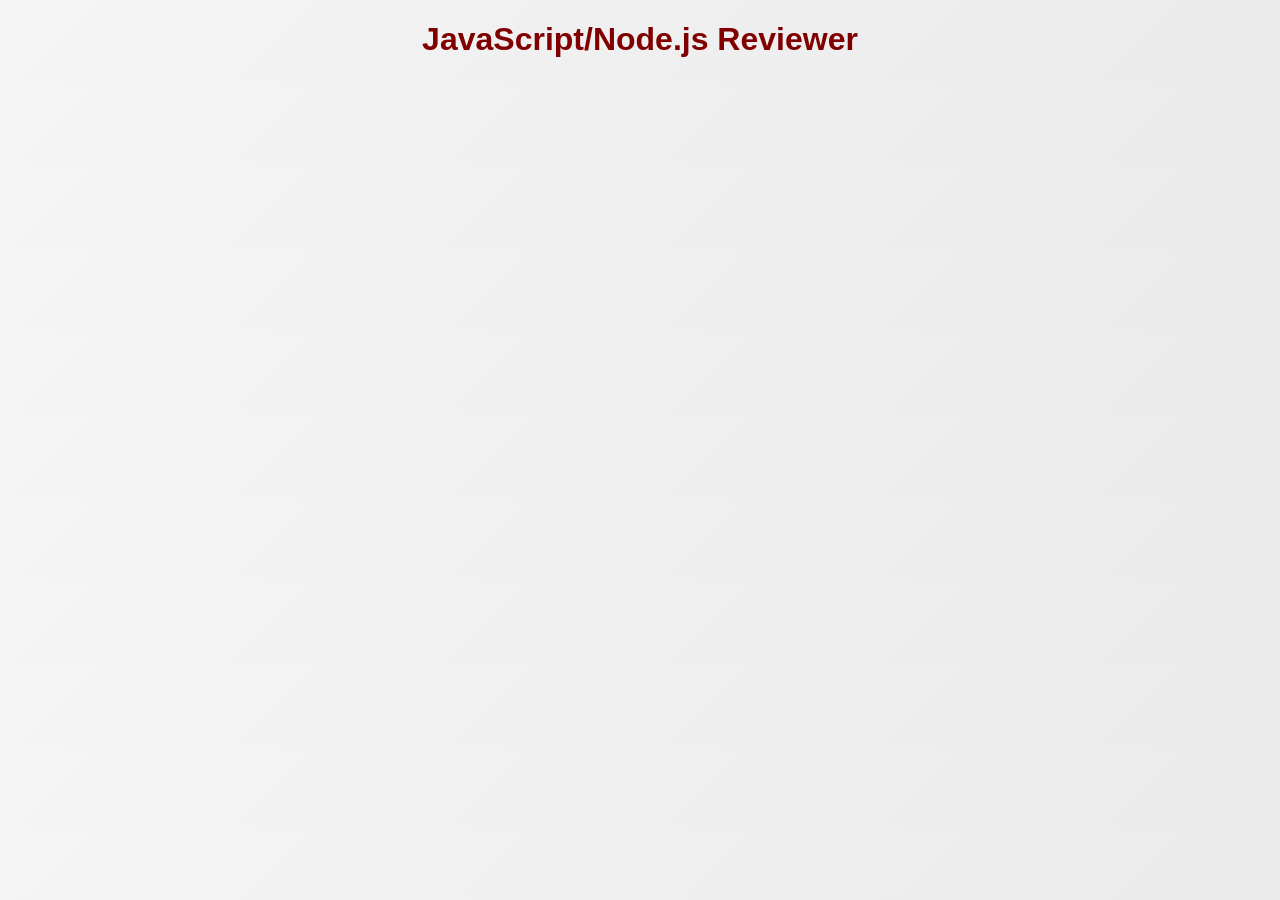
==== index.html @ 07aad5e9 "first commit" ====
<!DOCTYPE html>
<html lang="en">
<head>
  <meta charset="UTF-8">
  <title>JavaScript/Node.js Reviewer</title>
  <link rel="stylesheet" href="style.css">
</head>
<body>
  <h1>JavaScript/Node.js Reviewer</h1>
  <div id="quiz"></div>
  <div class="result" id="result"></div>

  <!-- External JS file -->
  <script src="quiz1.js"></script>
</body>
</html>
---- style.css ----
body {
  margin: 0;
  padding: 0;
  font-family: "Segoe UI", Arial, sans-serif;
  background: linear-gradient(135deg, #f5f5f5, #eaeaea);
  color: #333;
}

.container {
  width: 90%;
  max-width: 700px;
  margin: 40px auto;
  padding: 25px;
  background-color: #fff;
  border-radius: 12px;
  box-shadow: 0 6px 20px rgba(0,0,0,0.15);
}

h1 {
  text-align: center;
  color: maroon;
  margin-bottom: 25px;
  font-size: 2rem;
}

.question {
  font-size: 1.2rem;
  font-weight: bold;
  margin-bottom: 20px;
  color: maroon;
}

.question {
  font-size: 1.2rem;
  font-weight: bold;
  margin-bottom: 20px;
  color: maroon;
  text-align: center;   /* center the question text */
}

.options {
  display: flex;
  flex-direction: column;
  align-items: center;  /* center the buttons */
  gap: 12px;
}

.options button {
  width: 100%;
  max-width: 400px;     /* limit button width */
  padding: 12px;
  border: none;
  border-radius: 8px;
  background-color: maroon;
  color: white;
  font-size: 16px;
  cursor: pointer;
  transition: all 0.3s ease;
}

.options button:hover {
  background-color: #5c0000;
  transform: scale(1.02);
}

/* Mobile view adjustments */
@media (max-width: 600px) {
  .question {
    font-size: 1rem;
  }

  .options button {
    max-width: 100%;   /* full width on small screens */
    font-size: 15px;
    padding: 10px;
  }

  h1 {
    font-size: 1.6rem;
  }

  .question {
    font-size: 1rem;
  }

  .options button {
    font-size: 0.95rem;
    padding: 12px;
  }

  .result {
    font-size: 1.2rem;
  }
}
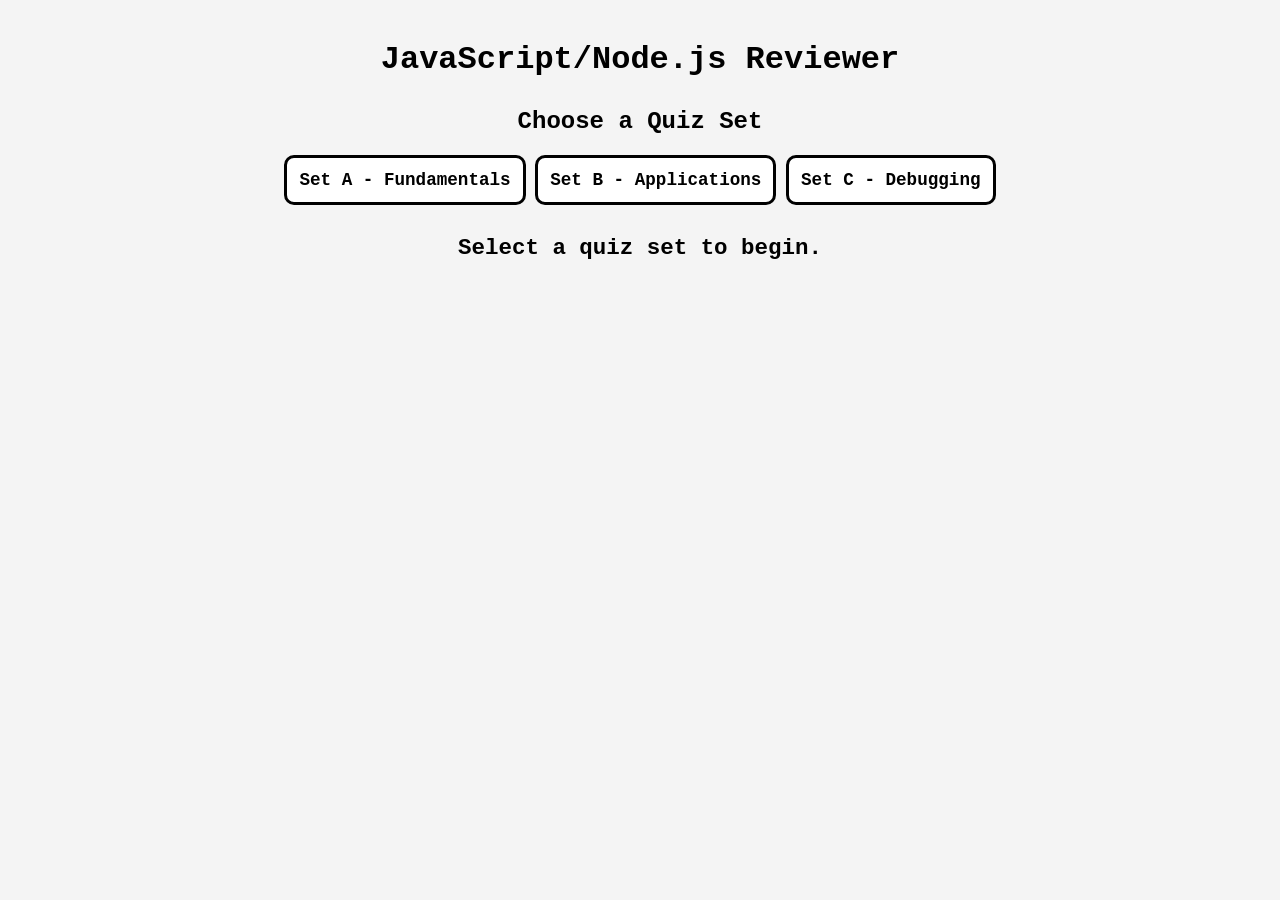
==== commit d2d383de: "redesign, new questions" ====
--- a/index.html
+++ b/index.html
@@ -7,9 +7,24 @@
 </head>
 <body>
   <h1>JavaScript/Node.js Reviewer</h1>
-  <div id="quiz"></div>
-  <div class="result" id="result"></div>
+  <div id="setSelection">
+  <h2>Choose a Quiz Set</h2>
 
+  <button onclick="startQuiz('A')">
+    Set A - Fundamentals
+  </button>
+
+  <button onclick="startQuiz('B')">
+    Set B - Applications
+  </button>
+
+  <button onclick="startQuiz('C')">
+    Set C - Debugging
+  </button>
+  </div>
+
+<div id="quiz"></div>
+<div id="result"></div>
   <!-- External JS file -->
   <script src="quiz1.js"></script>
 </body>
--- a/style.css
+++ b/style.css
@@ -1,77 +1,111 @@
+/* General Page */
+
 body {
   margin: 0;
-  padding: 0;
-  font-family: "Segoe UI", Arial, sans-serif;
-  background: linear-gradient(135deg, #f5f5f5, #eaeaea);
-  color: #333;
+  padding: 20px;
+  text-align: center;
+  font-family: 'Courier New', Courier, monospace;
+  background-color: #f4f4f4;
 }
 
-.container {
-  width: 90%;
-  max-width: 700px;
-  margin: 40px auto;
-  padding: 25px;
-  background-color: #fff;
-  border-radius: 12px;
-  box-shadow: 0 6px 20px rgba(0,0,0,0.15);
+/* Main Title */
+
+h1 {
+  margin-bottom: 30px;
 }
 
-h1 {
-  text-align: center;
-  color: maroon;
-  margin-bottom: 25px;
-  font-size: 2rem;
+/* Set Selection */
+
+#setSelection {
+  margin-bottom: 30px;
 }
 
-.question {
-  font-size: 1.2rem;
-  font-weight: bold;
+#setSelection h2 {
   margin-bottom: 20px;
-  color: maroon;
 }
 
+/* Quiz Area */
+
+#quiz {
+  max-width: 900px;
+  margin: auto;
+  font-size: 1.2rem;
+}
+
+/* Question Card */
+
 .question {
-  font-size: 1.2rem;
-  font-weight: bold;
+  background-color: white;
+  border-radius: 15px;
+  padding: 20px;
   margin-bottom: 20px;
-  color: maroon;
-  text-align: center;   /* center the question text */
+  border: 3px solid black;
+  text-align: left;
+  white-space: pre-wrap;
+  line-height: 1.6;
+  box-shadow: 3px 3px 8px rgba(0,0,0,0.15);
 }
+
+/* Options Container */
 
 .options {
   display: flex;
   flex-direction: column;
-  align-items: center;  /* center the buttons */
   gap: 12px;
 }
 
-.options button {
-  width: 100%;
-  max-width: 400px;     /* limit button width */
+/* Buttons */
+
+button {
+  font-size: 1.1rem;
+  font-family: 'Courier New', Courier, monospace;
+  font-weight: bold;
+
+  background-color: white;
+
+  border: 3px solid black;
+  border-radius: 10px;
+
   padding: 12px;
-  border: none;
-  border-radius: 8px;
-  background-color: maroon;
-  color: white;
-  font-size: 16px;
+
   cursor: pointer;
-  transition: all 0.3s ease;
+
+  transition: 0.2s;
 }
 
-.options button:hover {
-  background-color: #5c0000;
+button:hover {
+  background-color: #e9e9e9;
   transform: scale(1.02);
 }
 
-/* Mobile view adjustments */
-@media (max-width: 600px) {
-  .question {
-    font-size: 1rem;
-  }
+button:active {
+  transform: scale(0.98);
+}
 
-  .options button {
-    max-width: 100%;   /* full width on small screens */
-    font-size: 15px;
+/* Results */
+
+#result {
+  margin-top: 20px;
+  font-size: 1.4rem;
+  font-weight: bold;
+}
+
+/* Score Screen */
+
+.scoreCard {
+  max-width: 700px;
+  margin: auto;
+  background-color: white;
+  padding: 25px;
+  border-radius: 15px;
+  border: 3px solid black;
+}
+
+/* Mobile Version */
+
+@media (max-width: 768px) {
+
+  body {
     padding: 10px;
   }
 
@@ -79,16 +113,26 @@
     font-size: 1.6rem;
   }
 
-  .question {
+  h2 {
+    font-size: 1.2rem;
+  }
+
+  #quiz {
     font-size: 1rem;
   }
 
-  .options button {
+  .question {
+    padding: 15px;
     font-size: 0.95rem;
-    padding: 12px;
   }
 
-  .result {
-    font-size: 1.2rem;
+  button {
+    width: 100%;
+    font-size: 1rem;
+    padding: 14px;
   }
-}
+
+  #result {
+    font-size: 1.1rem;
+  }
+}
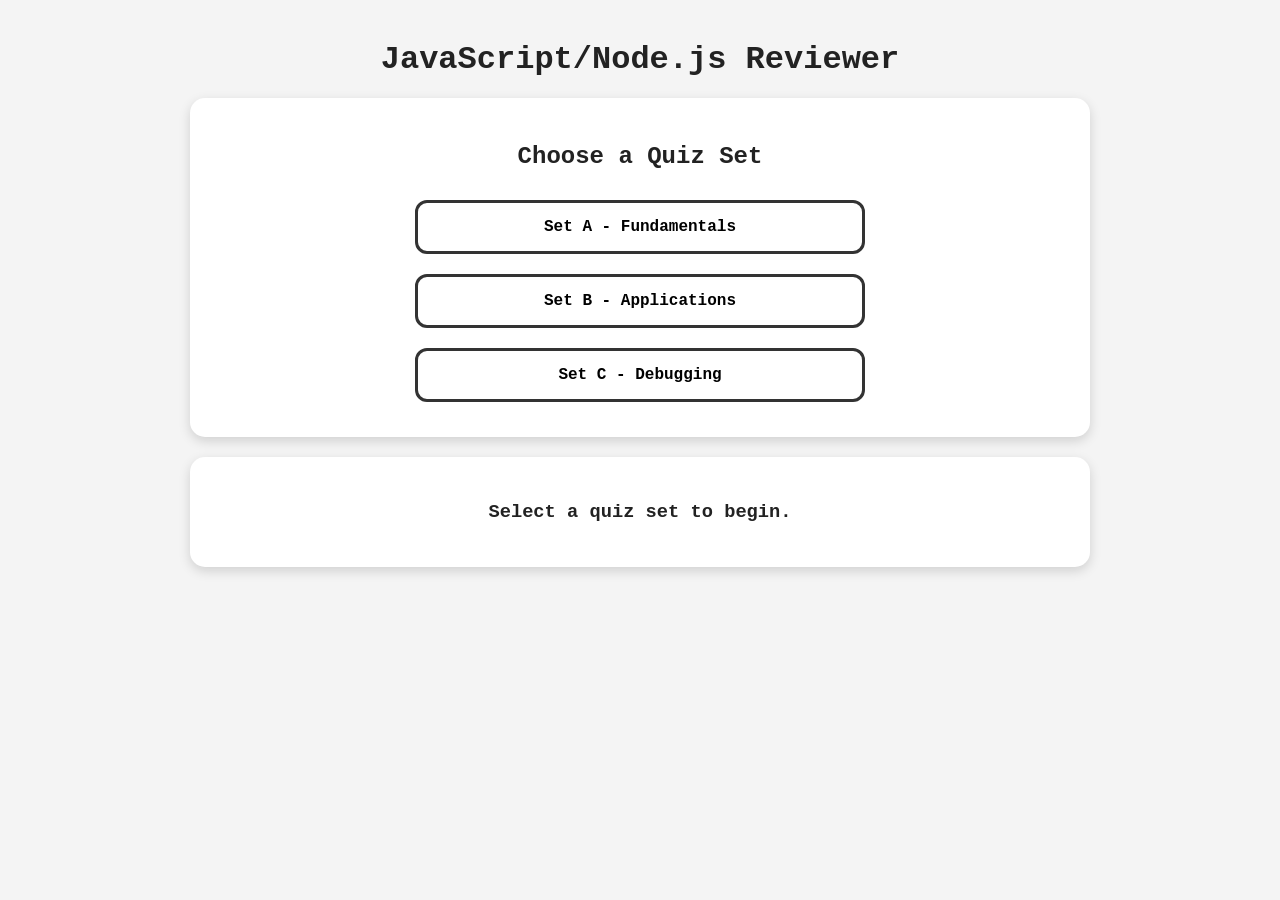
==== commit 2eb5bb77: "redesign 2" ====
--- a/index.html
+++ b/index.html
@@ -2,6 +2,7 @@
 <html lang="en">
 <head>
   <meta charset="UTF-8">
+  <meta name="viewport" content="width=device-width, initial-scale=1.0">
   <title>JavaScript/Node.js Reviewer</title>
   <link rel="stylesheet" href="style.css">
 </head>
@@ -23,8 +24,8 @@
   </button>
   </div>
 
-<div id="quiz"></div>
-<div id="result"></div>
+  <div id="quiz"></div>
+  <div id="result"></div>
   <!-- External JS file -->
   <script src="quiz1.js"></script>
 </body>
--- a/style.css
+++ b/style.css
@@ -1,52 +1,59 @@
-/* General Page */
+/* ===== General ===== */
+
+* {
+  box-sizing: border-box;
+}
 
 body {
   margin: 0;
   padding: 20px;
+
+  font-family: 'Courier New', Courier, monospace;
   text-align: center;
-  font-family: 'Courier New', Courier, monospace;
+
   background-color: #f4f4f4;
+  color: #222;
 }
 
-/* Main Title */
-
 h1 {
-  margin-bottom: 30px;
-}
-
-/* Set Selection */
-
-#setSelection {
-  margin-bottom: 30px;
-}
-
-#setSelection h2 {
   margin-bottom: 20px;
 }
 
-/* Quiz Area */
+/* ===== Main Containers ===== */
 
-#quiz {
-  max-width: 900px;
-  margin: auto;
-  font-size: 1.2rem;
+#quiz,
+#setSelection {
+  width: min(90%, 900px);
+
+  margin: 20px auto;
+  padding: 25px;
+
+  background: white;
+
+  border-radius: 15px;
+  box-shadow: 0 4px 12px rgba(0,0,0,0.15);
 }
 
-/* Question Card */
+#result {
+  font-size: 1.2rem;
+  font-weight: bold;
+  margin-top: 20px;
+}
+
+/* ===== Questions ===== */
 
 .question {
-  background-color: white;
-  border-radius: 15px;
-  padding: 20px;
-  margin-bottom: 20px;
-  border: 3px solid black;
-  text-align: left;
+  font-size: 1.3rem;
+  font-weight: bold;
+
+  line-height: 1.5;
+  margin-bottom: 25px;
+
   white-space: pre-wrap;
-  line-height: 1.6;
-  box-shadow: 3px 3px 8px rgba(0,0,0,0.15);
+  word-break: break-word;
 }
 
-/* Options Container */
+/* ===== Answers ===== */
 
 .options {
   display: flex;
@@ -54,19 +61,21 @@
   gap: 12px;
 }
 
-/* Buttons */
+/* ===== Buttons ===== */
 
 button {
-  font-size: 1.1rem;
-  font-family: 'Courier New', Courier, monospace;
+  width: 100%;
+
+  padding: 15px;
+
+  font-size: 1rem;
+  font-family: inherit;
   font-weight: bold;
 
-  background-color: white;
+  border: 3px solid #333;
+  border-radius: 12px;
 
-  border: 3px solid black;
-  border-radius: 10px;
-
-  padding: 12px;
+  background: white;
 
   cursor: pointer;
 
@@ -74,65 +83,71 @@
 }
 
 button:hover {
-  background-color: #e9e9e9;
-  transform: scale(1.02);
+  background: #333;
+  color: white;
 }
 
 button:active {
   transform: scale(0.98);
 }
 
-/* Results */
+/* ===== Quiz Set Buttons ===== */
 
-#result {
-  margin-top: 20px;
-  font-size: 1.4rem;
-  font-weight: bold;
+#setSelection button {
+  max-width: 450px;
+  margin: 10px auto;
 }
 
-/* Score Screen */
-
-.scoreCard {
-  max-width: 700px;
-  margin: auto;
-  background-color: white;
-  padding: 25px;
-  border-radius: 15px;
-  border: 3px solid black;
-}
-
-/* Mobile Version */
+/* ===== Mobile ===== */
 
 @media (max-width: 768px) {
 
   body {
-    padding: 10px;
+    padding: 8px;
   }
 
   h1 {
-    font-size: 1.6rem;
+    font-size: 1.4rem;
   }
 
-  h2 {
+  #quiz,
+  #setSelection {
+    width: 100%;
+    margin: 10px auto;
+    padding: 15px;
+
+    border-radius: 10px;
+  }
+
+  .question {
+    font-size: 1rem;
+    text-align: left;
+  }
+
+  button {
+    font-size: 1rem;
+    padding: 16px;
+  }
+
+  #result {
+    font-size: 1rem;
+  }
+}
+
+/* ===== Small Phones ===== */
+
+@media (max-width: 480px) {
+
+  h1 {
     font-size: 1.2rem;
   }
 
-  #quiz {
-    font-size: 1rem;
-  }
-
   .question {
-    padding: 15px;
     font-size: 0.95rem;
   }
 
   button {
-    width: 100%;
-    font-size: 1rem;
-    padding: 14px;
-  }
-
-  #result {
-    font-size: 1.1rem;
+    font-size: 0.95rem;
+    padding: 18px;
   }
 }
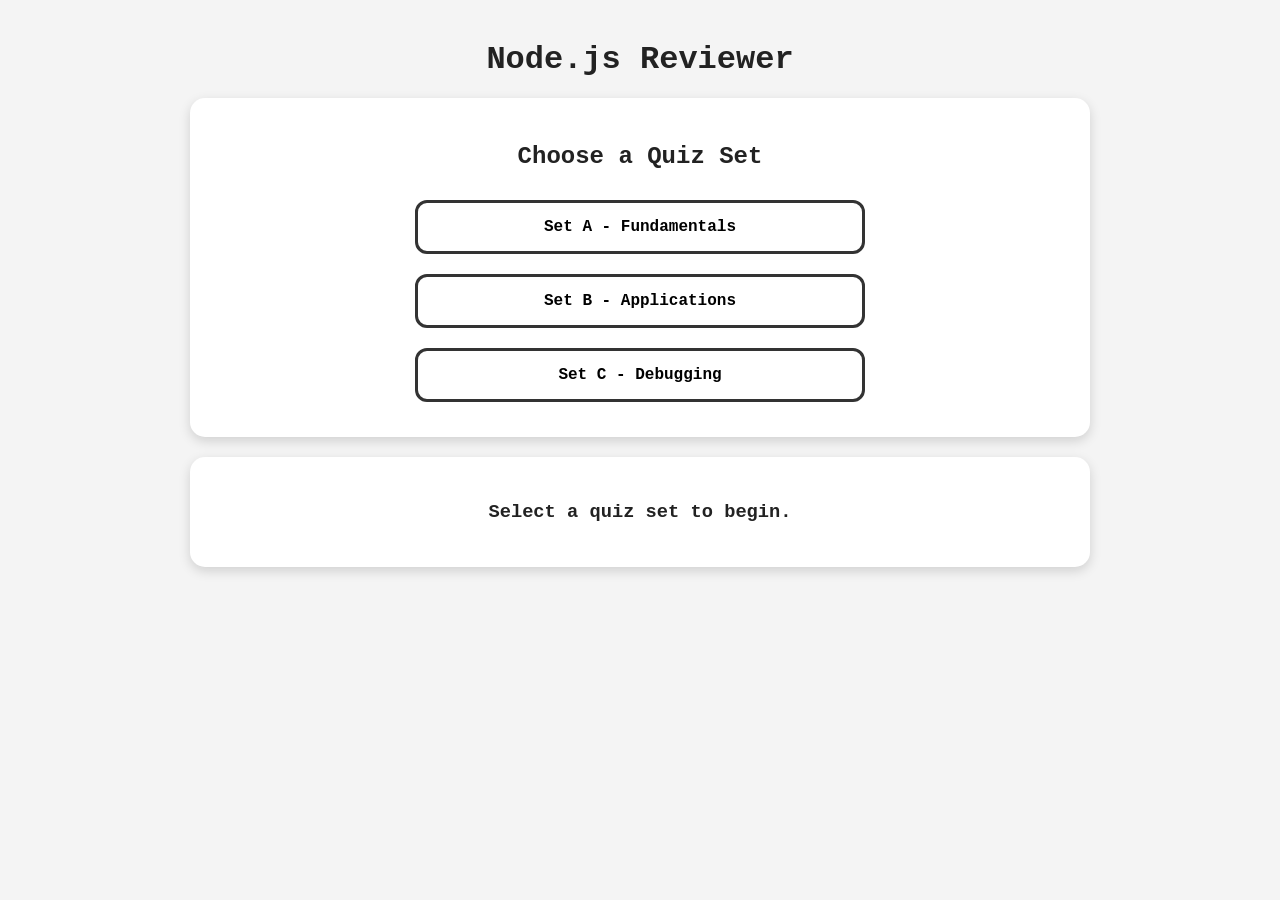
==== commit 31fdc581: "node js reviewer" ====
--- a/index.html
+++ b/index.html
@@ -7,7 +7,7 @@
   <link rel="stylesheet" href="style.css">
 </head>
 <body>
-  <h1>JavaScript/Node.js Reviewer</h1>
+  <h1>Node.js Reviewer</h1>
   <div id="setSelection">
   <h2>Choose a Quiz Set</h2>
 
@@ -27,6 +27,6 @@
   <div id="quiz"></div>
   <div id="result"></div>
   <!-- External JS file -->
-  <script src="quiz1.js"></script>
+  <script src="quiz3.js"></script>
 </body>
 </html>
--- a/style.css
+++ b/style.css
@@ -1,5 +1,3 @@
-/* ===== General ===== */
-
 * {
   box-sizing: border-box;
 }
@@ -18,8 +16,6 @@
 h1 {
   margin-bottom: 20px;
 }
-
-/* ===== Main Containers ===== */
 
 #quiz,
 #setSelection {
@@ -40,8 +36,6 @@
   margin-top: 20px;
 }
 
-/* ===== Questions ===== */
-
 .question {
   font-size: 1.3rem;
   font-weight: bold;
@@ -53,15 +47,11 @@
   word-break: break-word;
 }
 
-/* ===== Answers ===== */
-
 .options {
   display: flex;
   flex-direction: column;
   gap: 12px;
 }
-
-/* ===== Buttons ===== */
 
 button {
   width: 100%;
@@ -91,14 +81,10 @@
   transform: scale(0.98);
 }
 
-/* ===== Quiz Set Buttons ===== */
-
 #setSelection button {
   max-width: 450px;
   margin: 10px auto;
 }
-
-/* ===== Mobile ===== */
 
 @media (max-width: 768px) {
 
@@ -134,8 +120,6 @@
   }
 }
 
-/* ===== Small Phones ===== */
-
 @media (max-width: 480px) {
 
   h1 {
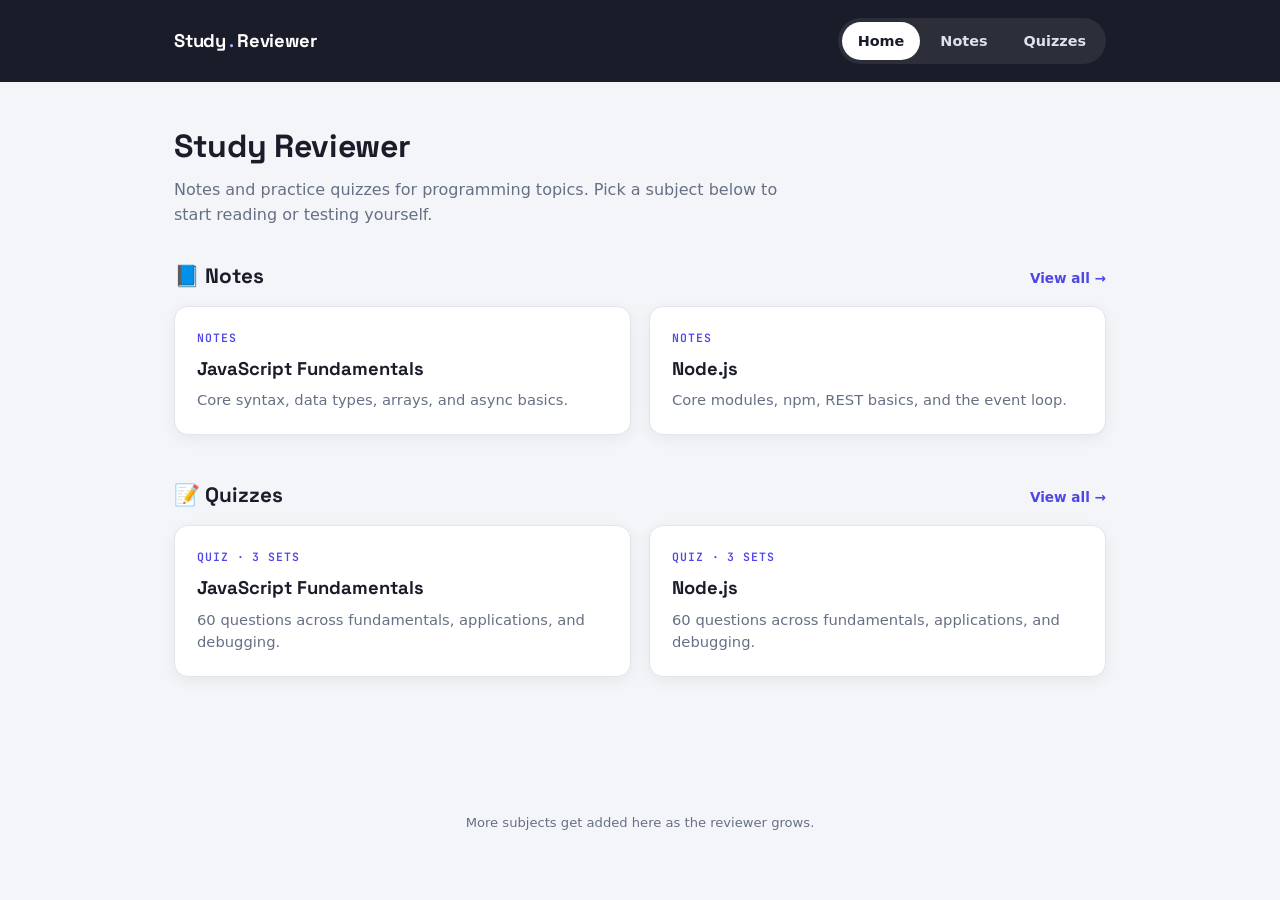
==== commit 321b6158: "revamp" ====
--- a/index.html
+++ b/index.html
@@ -1,32 +1,68 @@
 <!DOCTYPE html>
 <html lang="en">
 <head>
-  <meta charset="UTF-8">
-  <meta name="viewport" content="width=device-width, initial-scale=1.0">
-  <title>JavaScript/Node.js Reviewer</title>
-  <link rel="stylesheet" href="style.css">
+<meta charset="UTF-8">
+<meta name="viewport" content="width=device-width, initial-scale=1.0">
+<title>Study Reviewer</title>
+<link rel="stylesheet" href="assets/css/style.css">
 </head>
 <body>
-  <h1>Node.js Reviewer</h1>
-  <div id="setSelection">
-  <h2>Choose a Quiz Set</h2>
 
-  <button onclick="startQuiz('A')">
-    Set A - Fundamentals
-  </button>
+<header class="site-header">
+  <div class="site-header__inner">
+    <a class="brand" href="index.html">Study<span>.</span>Reviewer</a>
+    <nav class="site-nav">
+      <a href="index.html" class="is-active">Home</a>
+      <a href="notes/index.html">Notes</a>
+      <a href="quizzes/index.html">Quizzes</a>
+    </nav>
+  </div>
+</header>
 
-  <button onclick="startQuiz('B')">
-    Set B - Applications
-  </button>
+<main>
+  <h1 class="page-title">Study Reviewer</h1>
+  <p class="page-subtitle">Notes and practice quizzes for programming topics. Pick a subject below to start reading or testing yourself.</p>
 
-  <button onclick="startQuiz('C')">
-    Set C - Debugging
-  </button>
-  </div>
+  <section class="hub-section">
+    <div class="hub-section__head">
+      <h2>📘 Notes</h2>
+      <a href="notes/index.html">View all →</a>
+    </div>
+    <div class="card-grid">
+      <a class="card" href="notes/javascript/index.html">
+        <span class="card__eyebrow">Notes</span>
+        <h3 class="card__title">JavaScript Fundamentals</h3>
+        <p class="card__desc">Core syntax, data types, arrays, and async basics.</p>
+      </a>
+      <a class="card" href="notes/nodejs/index.html">
+        <span class="card__eyebrow">Notes</span>
+        <h3 class="card__title">Node.js</h3>
+        <p class="card__desc">Core modules, npm, REST basics, and the event loop.</p>
+      </a>
+    </div>
+  </section>
 
-  <div id="quiz"></div>
-  <div id="result"></div>
-  <!-- External JS file -->
-  <script src="quiz3.js"></script>
+  <section class="hub-section">
+    <div class="hub-section__head">
+      <h2>📝 Quizzes</h2>
+      <a href="quizzes/index.html">View all →</a>
+    </div>
+    <div class="card-grid">
+      <a class="card" href="quizzes/javascript/index.html">
+        <span class="card__eyebrow">Quiz · 3 sets</span>
+        <h3 class="card__title">JavaScript Fundamentals</h3>
+        <p class="card__desc">60 questions across fundamentals, applications, and debugging.</p>
+      </a>
+      <a class="card" href="quizzes/nodejs/index.html">
+        <span class="card__eyebrow">Quiz · 3 sets</span>
+        <h3 class="card__title">Node.js</h3>
+        <p class="card__desc">60 questions across fundamentals, applications, and debugging.</p>
+      </a>
+    </div>
+  </section>
+</main>
+
+<footer class="site-footer">More subjects get added here as the reviewer grows.</footer>
+
 </body>
 </html>
--- a/assets/css/style.css
+++ b/assets/css/style.css
@@ -0,0 +1,480 @@
+/* ==========================================================================
+   Study Reviewer — shared stylesheet
+   Used by every page in the site (root, /notes/**, /quizzes/**)
+   ========================================================================== */
+
+@import url('https://fonts.googleapis.com/css2?family=Space+Grotesk:wght@500;600;700&family=JetBrains+Mono:wght@400;600&display=swap');
+
+:root {
+  --bg: #f4f5f8;
+  --surface: #ffffff;
+  --ink: #1a1d29;
+  --muted: #667085;
+  --border: #e3e5ec;
+
+  --accent: #4f46e5;
+  --accent-dark: #3730a3;
+  --accent-soft: #eef0fd;
+
+  --good: #16a34a;
+  --good-soft: #e9f8ee;
+  --bad: #dc2626;
+  --bad-soft: #fdecec;
+
+  --radius: 14px;
+  --radius-sm: 8px;
+  --shadow: 0 4px 16px rgba(20, 22, 40, 0.06);
+
+  --font-display: 'Space Grotesk', system-ui, sans-serif;
+  --font-body: system-ui, -apple-system, 'Segoe UI', Roboto, sans-serif;
+  --font-mono: 'JetBrains Mono', 'Courier New', Courier, monospace;
+}
+
+* { box-sizing: border-box; }
+
+html { scroll-behavior: smooth; }
+
+body {
+  margin: 0;
+  min-height: 100vh;
+  background: var(--bg);
+  color: var(--ink);
+  font-family: var(--font-body);
+  line-height: 1.55;
+}
+
+a { color: var(--accent); text-decoration: none; }
+a:hover { text-decoration: underline; }
+
+img, svg { max-width: 100%; }
+
+/* ---------- Layout shell ---------- */
+
+.site-header {
+  background: var(--ink);
+  color: #fff;
+}
+
+.site-header__inner {
+  max-width: 980px;
+  margin: 0 auto;
+  padding: 18px 24px;
+  display: flex;
+  align-items: center;
+  justify-content: space-between;
+  flex-wrap: wrap;
+  gap: 12px;
+}
+
+.brand {
+  font-family: var(--font-display);
+  font-weight: 700;
+  font-size: 1.15rem;
+  color: #fff;
+  letter-spacing: -0.01em;
+}
+
+.brand span {
+  color: #a5b4fc;
+  font-family: var(--font-mono);
+  font-weight: 400;
+}
+
+.brand:hover { text-decoration: none; opacity: 0.9; }
+
+.site-nav {
+  display: flex;
+  gap: 4px;
+  background: rgba(255, 255, 255, 0.08);
+  padding: 4px;
+  border-radius: 999px;
+}
+
+.site-nav a {
+  color: #dfe1f0;
+  font-size: 0.9rem;
+  font-weight: 600;
+  padding: 8px 16px;
+  border-radius: 999px;
+}
+
+.site-nav a:hover { text-decoration: none; background: rgba(255, 255, 255, 0.08); }
+
+.site-nav a.is-active {
+  background: #fff;
+  color: var(--ink);
+}
+
+main {
+  max-width: 980px;
+  margin: 0 auto;
+  padding: 40px 24px 64px;
+}
+
+.breadcrumb {
+  font-family: var(--font-mono);
+  font-size: 0.8rem;
+  color: var(--muted);
+  margin-bottom: 18px;
+}
+
+.breadcrumb a { color: var(--muted); }
+.breadcrumb a:hover { color: var(--accent); }
+
+.site-footer {
+  text-align: center;
+  padding: 28px 24px 40px;
+  color: var(--muted);
+  font-size: 0.82rem;
+}
+
+/* ---------- Page headers ---------- */
+
+.page-title {
+  font-family: var(--font-display);
+  font-size: 2rem;
+  font-weight: 700;
+  letter-spacing: -0.01em;
+  margin: 0 0 6px;
+}
+
+.page-subtitle {
+  color: var(--muted);
+  margin: 0 0 32px;
+  max-width: 60ch;
+}
+
+/* ---------- Topic / section cards (home, notes hub, quizzes hub) ---------- */
+
+.card-grid {
+  display: grid;
+  grid-template-columns: repeat(auto-fit, minmax(230px, 1fr));
+  gap: 18px;
+}
+
+.card {
+  display: block;
+  background: var(--surface);
+  border: 1px solid var(--border);
+  border-radius: var(--radius);
+  padding: 22px;
+  box-shadow: var(--shadow);
+  transition: transform 0.15s ease, box-shadow 0.15s ease;
+}
+
+a.card:hover {
+  text-decoration: none;
+  transform: translateY(-2px);
+  box-shadow: 0 8px 24px rgba(20, 22, 40, 0.1);
+}
+
+.card__eyebrow {
+  font-family: var(--font-mono);
+  font-size: 0.72rem;
+  text-transform: uppercase;
+  letter-spacing: 0.08em;
+  color: var(--accent);
+  font-weight: 600;
+  margin-bottom: 8px;
+  display: block;
+}
+
+.card__title {
+  font-family: var(--font-display);
+  font-size: 1.15rem;
+  font-weight: 700;
+  color: var(--ink);
+  margin: 0 0 6px;
+}
+
+.card__desc {
+  color: var(--muted);
+  font-size: 0.92rem;
+  margin: 0;
+}
+
+/* ---------- Section hub blocks (used on home page) ---------- */
+
+.hub-section { margin-bottom: 44px; }
+
+.hub-section__head {
+  display: flex;
+  align-items: baseline;
+  justify-content: space-between;
+  margin-bottom: 14px;
+}
+
+.hub-section__head h2 {
+  font-family: var(--font-display);
+  font-size: 1.3rem;
+  margin: 0;
+}
+
+.hub-section__head a {
+  font-size: 0.85rem;
+  font-weight: 600;
+}
+
+/* ---------- Notes pages ---------- */
+
+.notes-content {
+  background: var(--surface);
+  border: 1px solid var(--border);
+  border-radius: var(--radius);
+  box-shadow: var(--shadow);
+  padding: 32px clamp(20px, 4vw, 44px);
+}
+
+.notes-content h2 {
+  font-family: var(--font-display);
+  font-size: 1.35rem;
+  margin: 36px 0 12px;
+  padding-top: 8px;
+  border-top: 1px solid var(--border);
+}
+
+.notes-content h2:first-child {
+  margin-top: 0;
+  padding-top: 0;
+  border-top: none;
+}
+
+.notes-content h3 {
+  font-family: var(--font-display);
+  font-size: 1.05rem;
+  margin: 22px 0 8px;
+}
+
+.notes-content p { margin: 0 0 12px; }
+
+.notes-content ul, .notes-content ol {
+  margin: 0 0 14px;
+  padding-left: 22px;
+}
+
+.notes-content li { margin-bottom: 6px; }
+
+.notes-content code {
+  font-family: var(--font-mono);
+  background: var(--accent-soft);
+  color: var(--accent-dark);
+  padding: 2px 6px;
+  border-radius: 4px;
+  font-size: 0.88em;
+}
+
+.notes-content pre {
+  background: var(--ink);
+  color: #e6e8f5;
+  padding: 16px 18px;
+  border-radius: var(--radius-sm);
+  overflow-x: auto;
+  margin: 0 0 16px;
+}
+
+.notes-content pre code {
+  background: none;
+  color: inherit;
+  padding: 0;
+}
+
+.note-tip {
+  background: var(--good-soft);
+  border-left: 4px solid var(--good);
+  padding: 12px 16px;
+  border-radius: var(--radius-sm);
+  font-size: 0.92rem;
+  margin: 0 0 16px;
+}
+
+/* ---------- Quiz set selection ---------- */
+
+.set-grid {
+  display: grid;
+  grid-template-columns: repeat(auto-fit, minmax(220px, 1fr));
+  gap: 16px;
+}
+
+.set-card {
+  background: var(--surface);
+  border: 2px solid var(--border);
+  border-radius: var(--radius);
+  padding: 20px;
+  text-align: left;
+  cursor: pointer;
+  font-family: var(--font-body);
+  transition: 0.15s ease;
+}
+
+.set-card:hover {
+  border-color: var(--accent);
+  transform: translateY(-2px);
+  box-shadow: var(--shadow);
+}
+
+.set-card__label {
+  font-family: var(--font-display);
+  font-weight: 700;
+  font-size: 1.05rem;
+  margin-bottom: 4px;
+}
+
+.set-card__count {
+  font-family: var(--font-mono);
+  font-size: 0.8rem;
+  color: var(--muted);
+}
+
+/* ---------- Quiz runner ---------- */
+
+.quiz-shell {
+  background: var(--surface);
+  border: 1px solid var(--border);
+  border-radius: var(--radius);
+  box-shadow: var(--shadow);
+  padding: clamp(20px, 4vw, 36px);
+}
+
+.quiz-progress {
+  font-family: var(--font-mono);
+  font-size: 0.8rem;
+  color: var(--muted);
+  margin-bottom: 10px;
+}
+
+.progress-bar {
+  height: 6px;
+  background: var(--border);
+  border-radius: 999px;
+  overflow: hidden;
+  margin-bottom: 24px;
+}
+
+.progress-bar__fill {
+  height: 100%;
+  background: var(--accent);
+  border-radius: 999px;
+  transition: width 0.25s ease;
+}
+
+.question-text {
+  font-family: var(--font-display);
+  font-size: 1.2rem;
+  font-weight: 600;
+  line-height: 1.5;
+  white-space: pre-wrap;
+  word-break: break-word;
+  margin-bottom: 22px;
+}
+
+.options {
+  display: flex;
+  flex-direction: column;
+  gap: 10px;
+}
+
+.option-btn {
+  width: 100%;
+  text-align: left;
+  padding: 14px 16px;
+  font-size: 0.98rem;
+  font-family: var(--font-body);
+  font-weight: 500;
+  border: 2px solid var(--border);
+  border-radius: var(--radius-sm);
+  background: #fff;
+  cursor: pointer;
+  transition: 0.15s ease;
+}
+
+.option-btn:hover:not(:disabled) {
+  border-color: var(--accent);
+  background: var(--accent-soft);
+}
+
+.option-btn:disabled { cursor: default; }
+
+.option-btn.is-correct {
+  border-color: var(--good);
+  background: var(--good-soft);
+  color: #14532d;
+}
+
+.option-btn.is-wrong {
+  border-color: var(--bad);
+  background: var(--bad-soft);
+  color: #7f1d1d;
+}
+
+.quiz-feedback {
+  margin-top: 16px;
+  font-weight: 600;
+  font-size: 0.95rem;
+  min-height: 1.3em;
+}
+
+.quiz-feedback.correct { color: var(--good); }
+.quiz-feedback.wrong { color: var(--bad); }
+
+.quiz-actions {
+  margin-top: 20px;
+  display: flex;
+  justify-content: flex-end;
+}
+
+.btn {
+  display: inline-block;
+  font-family: var(--font-body);
+  font-weight: 600;
+  font-size: 0.92rem;
+  padding: 11px 20px;
+  border-radius: 999px;
+  border: none;
+  cursor: pointer;
+  background: var(--accent);
+  color: #fff;
+  transition: background 0.15s ease;
+}
+
+.btn:hover { background: var(--accent-dark); text-decoration: none; }
+
+.btn-ghost {
+  background: transparent;
+  color: var(--ink);
+  border: 2px solid var(--border);
+}
+
+.btn-ghost:hover { border-color: var(--accent); color: var(--accent); background: transparent; }
+
+/* ---------- Quiz results ---------- */
+
+.result-panel { text-align: center; padding: 20px 0; }
+
+.result-panel__emoji { font-size: 2.6rem; margin-bottom: 6px; }
+
+.result-panel__score {
+  font-family: var(--font-display);
+  font-size: 2.2rem;
+  font-weight: 700;
+  margin: 4px 0 6px;
+}
+
+.result-panel__note { color: var(--muted); margin-bottom: 26px; }
+
+.result-actions {
+  display: flex;
+  gap: 12px;
+  justify-content: center;
+  flex-wrap: wrap;
+}
+
+/* ---------- Responsive ---------- */
+
+@media (max-width: 640px) {
+  .site-header__inner { padding: 14px 16px; }
+  main { padding: 28px 16px 48px; }
+  .page-title { font-size: 1.6rem; }
+  .site-nav a { padding: 7px 12px; font-size: 0.84rem; }
+  .notes-content { padding: 22px 18px; }
+  .question-text { font-size: 1.05rem; }
+}
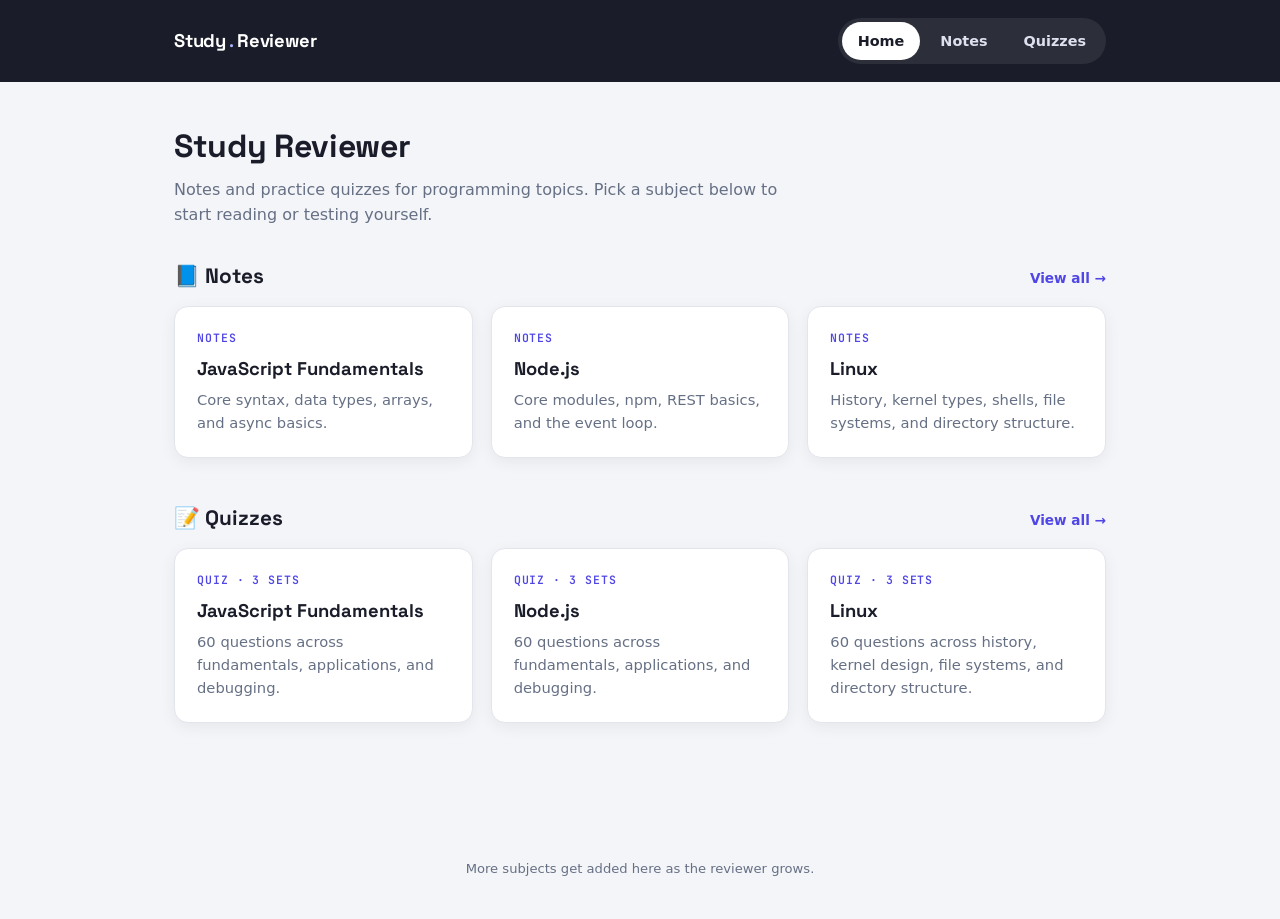
==== commit 1e8e2e34: "Add linux reviewer files" ====
--- a/index.html
+++ b/index.html
@@ -39,6 +39,11 @@
         <h3 class="card__title">Node.js</h3>
         <p class="card__desc">Core modules, npm, REST basics, and the event loop.</p>
       </a>
+      <a class="card" href="notes/linux/index.html">
+        <span class="card__eyebrow">Notes</span>
+        <h3 class="card__title">Linux</h3>
+        <p class="card__desc">History, kernel types, shells, file systems, and directory structure.</p>
+      </a>
     </div>
   </section>
 
@@ -58,6 +63,11 @@
         <h3 class="card__title">Node.js</h3>
         <p class="card__desc">60 questions across fundamentals, applications, and debugging.</p>
       </a>
+      <a class="card" href="quizzes/linux/index.html">
+        <span class="card__eyebrow">Quiz · 3 sets</span>
+        <h3 class="card__title">Linux</h3>
+        <p class="card__desc">60 questions across history, kernel design, file systems, and directory structure.</p>
+      </a>
     </div>
   </section>
 </main>
@@ -65,4 +75,4 @@
 <footer class="site-footer">More subjects get added here as the reviewer grows.</footer>
 
 </body>
-</html>
+</html>
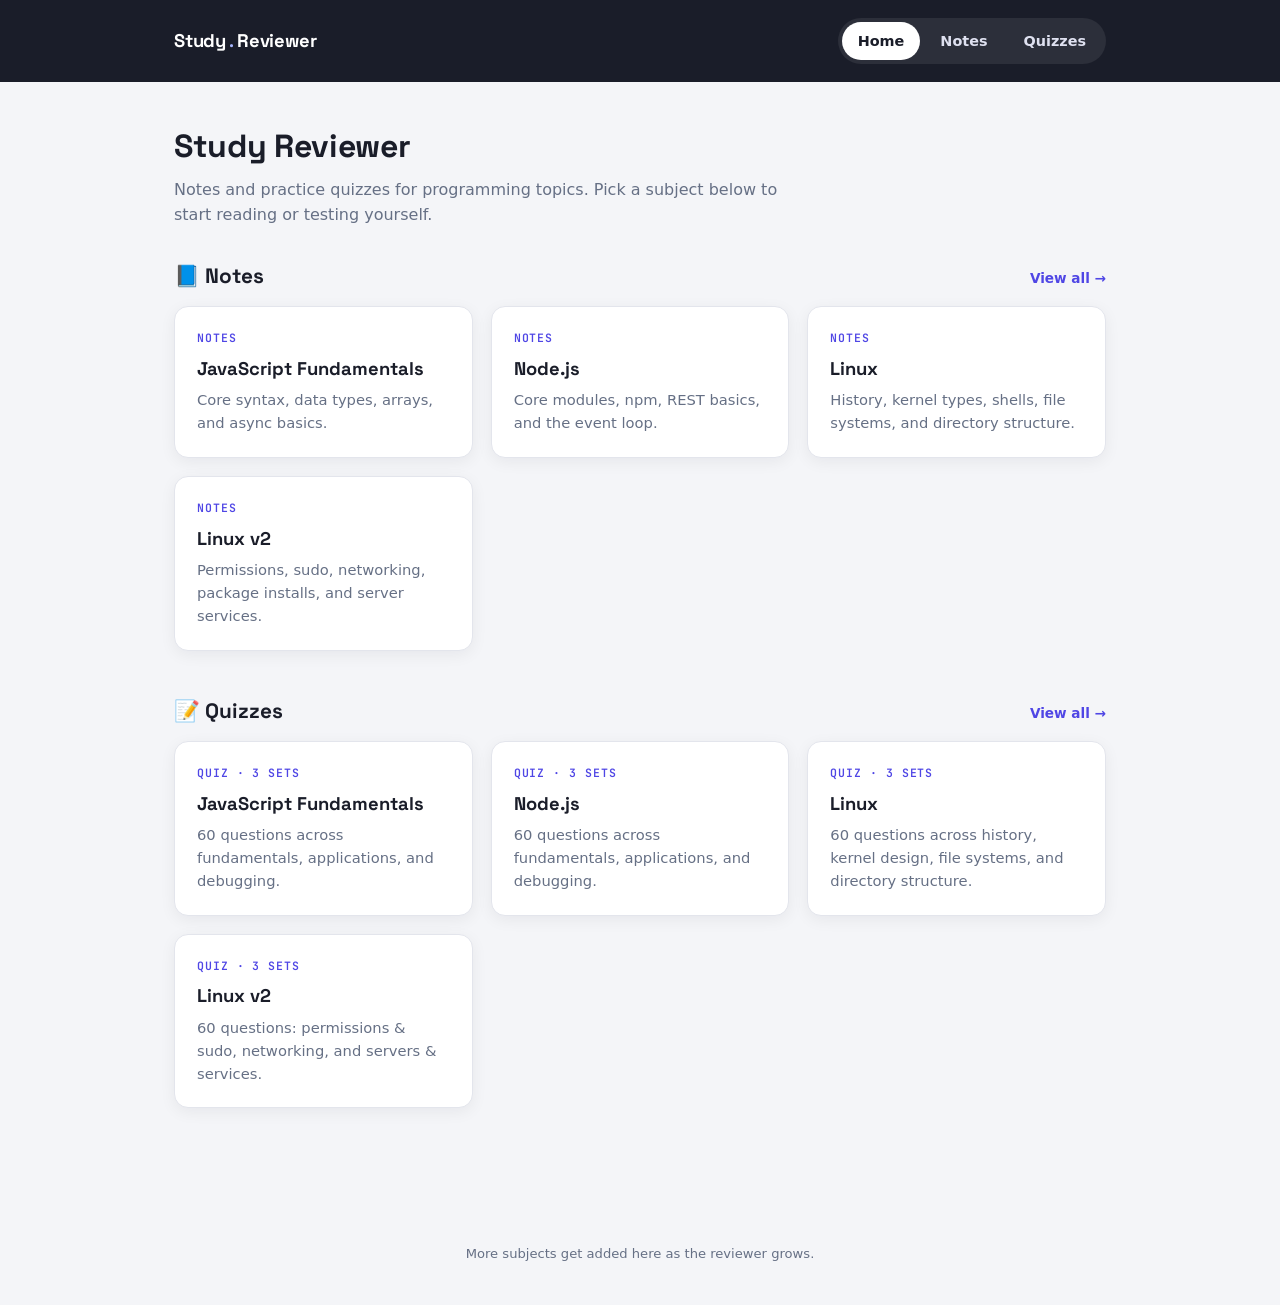
==== commit 6fb11fb0: "Add linux-v2 reviewer" ====
--- a/index.html
+++ b/index.html
@@ -44,6 +44,11 @@
         <h3 class="card__title">Linux</h3>
         <p class="card__desc">History, kernel types, shells, file systems, and directory structure.</p>
       </a>
+      <a class="card" href="notes/linux-v2/index.html">
+        <span class="card__eyebrow">Notes</span>
+        <h3 class="card__title">Linux v2</h3>
+        <p class="card__desc">Permissions, sudo, networking, package installs, and server services.</p>
+      </a>
     </div>
   </section>
 
@@ -68,6 +73,11 @@
         <h3 class="card__title">Linux</h3>
         <p class="card__desc">60 questions across history, kernel design, file systems, and directory structure.</p>
       </a>
+      <a class="card" href="quizzes/linux-v2/index.html">
+        <span class="card__eyebrow">Quiz · 3 sets</span>
+        <h3 class="card__title">Linux v2</h3>
+        <p class="card__desc">60 questions: permissions &amp; sudo, networking, and servers &amp; services.</p>
+      </a>
     </div>
   </section>
 </main>
